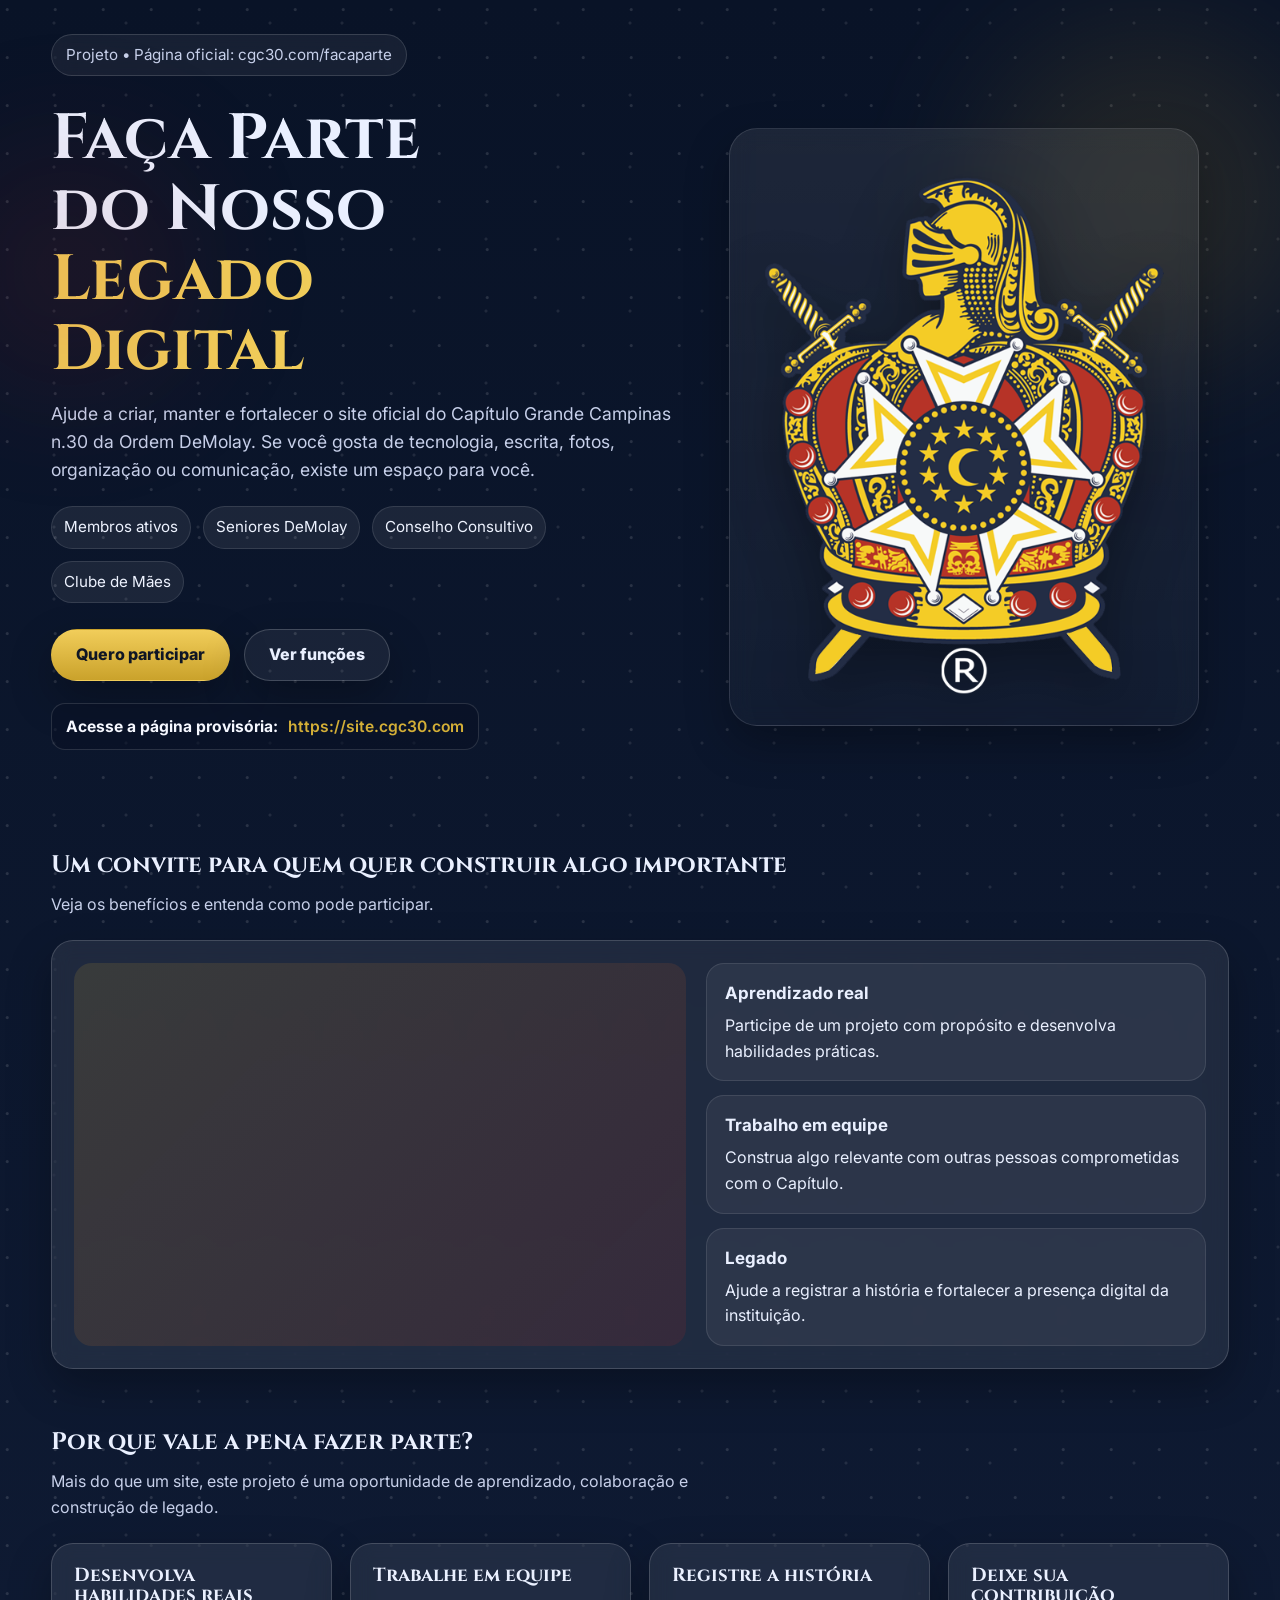
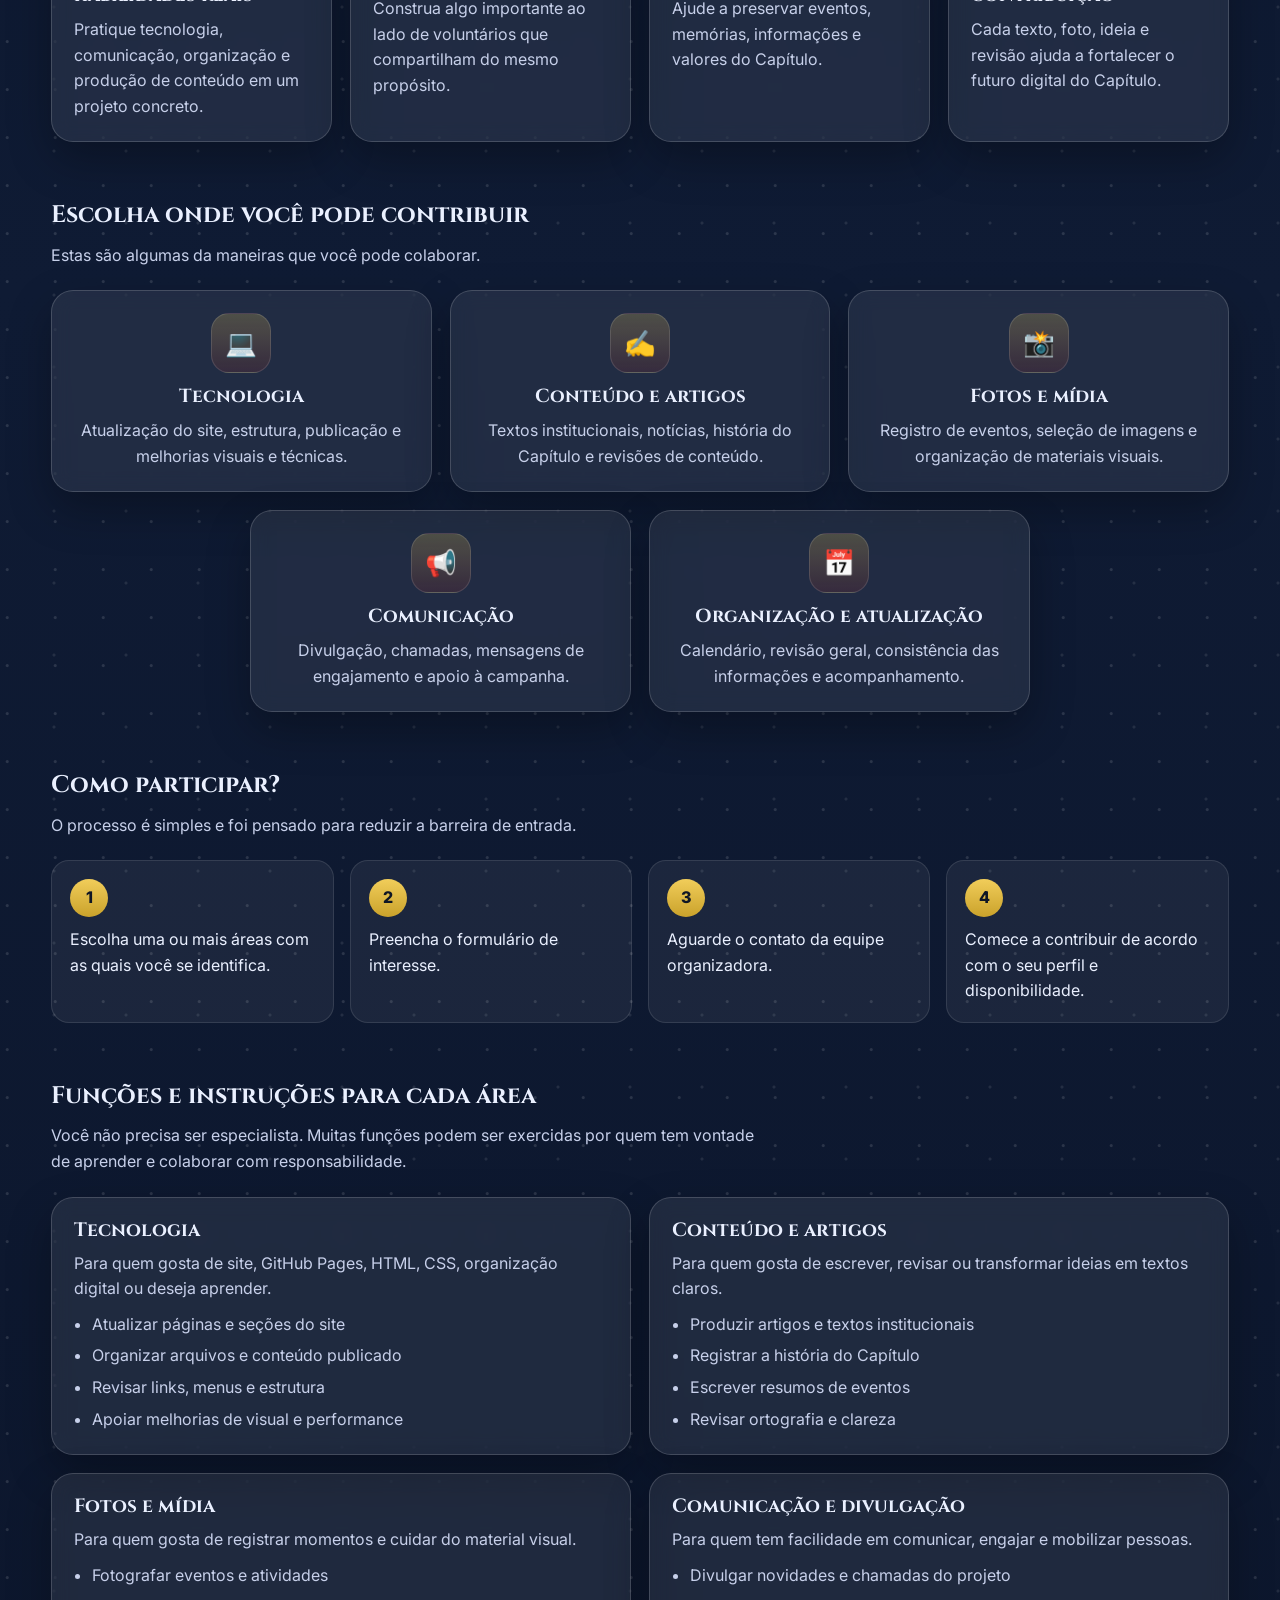
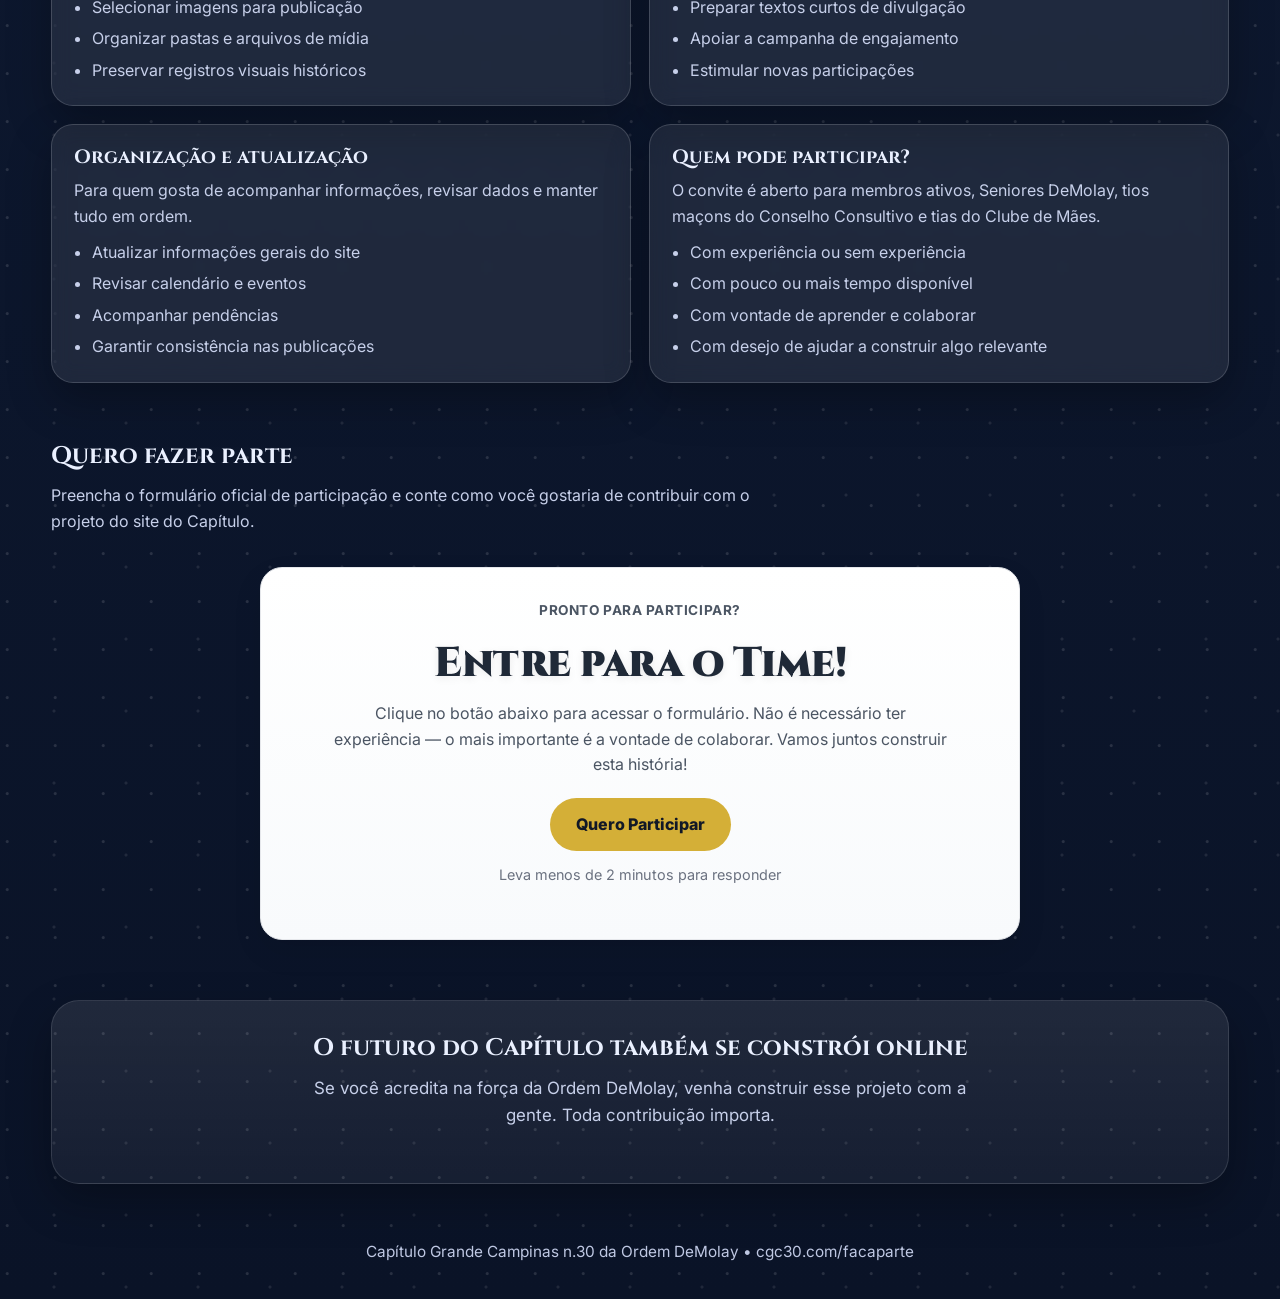
==== facaparte/index.html @ 3b6dd18a "Campanha Faca Parte" ====
<!DOCTYPE html>
<html lang="pt-BR">
<head>
  <meta charset="UTF-8" />
  <meta name="viewport" content="width=device-width, initial-scale=1.0" />
  <title>Faça Parte | Capítulo Grande Campinas n.30</title>
  <meta name="description" content="Campanha de voluntariado para criação e manutenção do site do Capítulo Grande Campinas n.30 da Ordem DeMolay." />
  <meta property="og:title" content="Faça Parte do Nosso Legado Digital" />
  <meta property="og:description" content="Ajude a construir e manter o site oficial do Capítulo Grande Campinas n.30." />
  <meta property="og:type" content="website" />
  <meta property="og:url" content="https://cgc30.com/facaparte" />
  <link rel="icon" type="image/x-icon" href="/assets/favicon.ico">
  <link rel="icon" type="image/png" sizes="32x32" href="/assets/favicon-32.png">
  <link rel="icon" type="image/png" sizes="16x16" href="/assets/favicon-16.png">
  <link rel="apple-touch-icon" sizes="180x180" href="/assets/apple-touch-icon.png">
  <link rel="preconnect" href="https://fonts.googleapis.com">
  <link rel="preconnect" href="https://fonts.gstatic.com" crossorigin>
  <link href="https://fonts.googleapis.com/css2?family=Cinzel:wght@600;700&family=Inter:wght@400;500;700;800&display=swap" rel="stylesheet">
  <style>
    :root {
      --bg-1: #091327;
      --bg-2: #0f1b34;
      --primary: #caa22b;
      --primary-2: #f1cd5a;
      --red: #b3261e;
      --red-2: #d63a2f;
      --ink: #eaf0ff;
      --muted: #c7d0ea;
      --card: rgba(255,255,255,0.08);
      --card-border: rgba(255,255,255,0.16);
      --shadow: 0 18px 44px rgba(0,0,0,.28);
      --max: 1180px;
      --radius: 22px;
    }

    * { box-sizing: border-box; }
    html { scroll-behavior: smooth; }
    body {
      margin: 0;
      font-family: 'Inter', sans-serif;
      color: var(--ink);
      background:
        radial-gradient(circle at 15% 20%, rgba(255,255,255,0.12) 0 1px, transparent 2px) 0 0/48px 48px,
        radial-gradient(circle at 75% 32%, rgba(255,255,255,0.09) 0 1px, transparent 2px) 0 0/72px 72px,
        linear-gradient(180deg, var(--bg-1), var(--bg-2) 42%, #0a1327 100%);
      line-height: 1.6;
    }

    a { color: inherit; }
    img { max-width: 100%; display: block; }

    .container {
      width: min(92%, var(--max));
      margin: 0 auto;
    }

    .eyebrow {
      display: inline-flex;
      align-items: center;
      gap: 10px;
      padding: 8px 14px;
      border: 1px solid rgba(255,255,255,.14);
      border-radius: 999px;
      background: rgba(255,255,255,.06);
      color: var(--muted);
      font-size: .95rem;
      backdrop-filter: blur(10px);
    }

    .hero {
      position: relative;
      overflow: hidden;
      padding: 34px 0 68px;
    }

    .hero::before,
    .hero::after {
      content: "";
      position: absolute;
      inset: auto;
      border-radius: 999px;
      filter: blur(70px);
      opacity: .38;
      pointer-events: none;
    }

    .hero::before {
      width: 340px; height: 340px;
      right: -40px; top: 30px;
      background: rgba(202,162,43,.35);
    }

    .hero::after {
      width: 260px; height: 260px;
      left: -60px; top: 140px;
      background: rgba(182,38,30,.28);
    }

    .hero-grid {
      display: grid;
      grid-template-columns: 1.08fr .92fr;
      gap: 28px;
      align-items: center;
      margin-top: 28px;
    }

    h1, h2, h3 {
      font-family: 'Cinzel', serif;
      line-height: 1.1;
      margin: 0 0 14px;
    }

    h1 {
      font-size: clamp(2.3rem, 5vw, 4.5rem);
      max-width: 10ch;
      text-wrap: balance;
    }

    .highlight { color: var(--primary-2); }

    .hero p.lead {
      max-width: 62ch;
      color: var(--muted);
      font-size: 1.1rem;
      margin: 0 0 22px;
    }

    .hero-badges {
      display: flex;
      flex-wrap: wrap;
      gap: 12px;
      margin: 16px 0 26px;
    }

    .badge {
      padding: 8px 12px;
      border-radius: 999px;
      background: rgba(255,255,255,.07);
      border: 1px solid rgba(255,255,255,.11);
      color: #eef3ff;
      font-size: .95rem;
    }

    .cta-group {
      display: flex;
      flex-wrap: wrap;
      gap: 14px;
      margin-top: 6px;
    }

    .btn {
      display: inline-flex;
      align-items: center;
      justify-content: center;
      gap: 10px;
      min-height: 52px;
      padding: 0 24px;
      border-radius: 999px;
      text-decoration: none;
      font-weight: 800;
      border: 1px solid transparent;
      transition: transform .18s ease, box-shadow .18s ease, border-color .18s ease, background .18s ease;
      box-shadow: var(--shadow);
    }

    .btn:hover { transform: translateY(-2px); }

    .btn-primary {
      background: linear-gradient(180deg, var(--primary-2), var(--primary));
      color: #0f1625;
    }

    .btn-secondary {
      background: rgba(255,255,255,.06);
      color: var(--ink);
      border-color: rgba(255,255,255,.18);
    }

    .hero-art {
      position: relative;
      display: grid;
      place-items: center;
      min-height: 420px;
    }

    .hero-logo-shell {
      width: min(100%, 470px);
      padding: 18px;
      border-radius: 28px;
      background: linear-gradient(180deg, rgba(255,255,255,.08), rgba(255,255,255,.03));
      border: 1px solid rgba(255,255,255,.12);
      box-shadow: var(--shadow);
      backdrop-filter: blur(10px);
    }

    .hero-logo {
      width: 100%;
      max-height: 560px;
      object-fit: contain;
      filter: drop-shadow(0 22px 30px rgba(0,0,0,.35));
    }

    .url-banner {
      margin-top: 22px;
      display: inline-flex;
      align-items: center;
      gap: 10px;
      padding: 10px 14px;
      border-radius: 14px;
      background: rgba(10,18,38,.55);
      border: 1px solid rgba(255,255,255,.13);
      color: #f6f8ff;
      font-size: .98rem;
      word-break: break-word;
    }

    .url-banner a {
      color: #D4AF37;
      font-weight: 600;
      text-decoration: none;
    }

    .url-banner a:hover {
      text-decoration: underline;
    }

    section {
      padding: 34px 0 26px;
    }

    .section-head {
      margin-bottom: 22px;
    }

    .section-head p {
      color: var(--muted);
      max-width: 72ch;
      margin: 0;
    }

    .video-card,
    .card,
    .form-shell,
    .role-card {
      border-radius: var(--radius);
      background: var(--card);
      border: 1px solid var(--card-border);
      backdrop-filter: blur(10px);
      box-shadow: var(--shadow);
    }

    .video-card {
      padding: 22px;
      display: grid;
      grid-template-columns: 1.1fr .9fr;
      gap: 20px;
      align-items: stretch;
    }

    .video-frame {
      position: relative;
      overflow: hidden;
      border-radius: 18px;
      background: linear-gradient(135deg, rgba(202,162,43,.15), rgba(182,38,30,.14));
      min-height: 260px;
      display: grid;
      place-items: center;
      text-align: center;
      padding: 28px;
    }

    .video-frame strong {
      font-size: 1.3rem;
      display: block;
      margin-bottom: 8px;
    }

    .video-side {
      display: grid;
      gap: 14px;
      align-content: start;
    }

    .video-wrapper {
      position: relative;
      width: 100%;
      padding-bottom: 56.25%; /* 16:9 */
      border-radius: 16px;
      overflow: hidden;
    }

    .video-wrapper iframe {
      position: absolute;
      top: 0;
      left: 0;
      width: 100%;
      height: 100%;
      border: 0;
    }

    .mini-card {
      padding: 16px 18px;
      border-radius: 18px;
      background: rgba(255,255,255,.06);
      border: 1px solid rgba(255,255,255,.1);
    }

    .mini-card strong {
      display: block;
      margin-bottom: 6px;
      font-size: 1.06rem;
    }

    .benefits-grid {
      display: grid;
      grid-template-columns: repeat(4, minmax(0, 1fr));
      gap: 18px;
      margin-top: 16px;
    }

    .card {
      padding: 22px;
    }

    .card h3 {
      font-size: 1.18rem;
      margin-bottom: 10px;
    }

    .card p {
      margin: 0;
      color: var(--muted);
    }

    .areas-grid {
      display: grid;
      grid-template-columns: repeat(6, minmax(0, 1fr));
      gap: 18px;
      align-items: stretch;
      margin-top: 18px;
    }

    .areas-grid .area-card {
      grid-column: span 2;
      min-height: 190px;
      text-align: center;
      display: grid;
      align-content: start;
      justify-items: center;
    }

    .areas-grid .area-card:nth-child(4) {
      grid-column: 2 / span 2;
    }

    .areas-grid .area-card:nth-child(5) {
      grid-column: 4 / span 2;
    }

    .area-icon {
      width: 60px;
      height: 60px;
      display: grid;
      place-items: center;
      border-radius: 18px;
      margin-bottom: 14px;
      background: linear-gradient(180deg, rgba(241,205,90,.22), rgba(182,38,30,.14));
      border: 1px solid rgba(255,255,255,.12);
      font-size: 1.6rem;
    }

    .steps {
      display: grid;
      grid-template-columns: repeat(4, minmax(0, 1fr));
      gap: 16px;
    }

    .step {
      padding: 18px;
      border-radius: 18px;
      background: rgba(255,255,255,.06);
      border: 1px solid rgba(255,255,255,.11);
    }

    .step-number {
      width: 38px;
      height: 38px;
      border-radius: 50%;
      display: grid;
      place-items: center;
      margin-bottom: 10px;
      background: linear-gradient(180deg, var(--primary-2), var(--primary));
      color: #0f1625;
      font-weight: 800;
    }

    .roles-grid {
      display: grid;
      grid-template-columns: repeat(2, minmax(0, 1fr));
      gap: 18px;
      margin-top: 18px;
    }

    .role-card { padding: 22px; }
    .role-card h3 { font-size: 1.2rem; margin-bottom: 10px; }
    .role-card p { color: var(--muted); margin: 0 0 10px; }
    .role-card ul {
      margin: 0;
      padding-left: 18px;
      color: var(--muted);
    }
    .role-card li + li { margin-top: 6px; }

    .form-shell {
      padding: 20px;
      overflow: hidden;
    }

    .form-note {
      color: var(--muted);
      margin: 0 0 14px;
    }

    .form-embed {
      width: 100%;
      min-height: 1180px;
      border: 0;
      border-radius: 18px;
      background: #fff;
    }

    .apply-box {
      max-width: 760px;
      margin: 32px auto 0;
      padding: 32px 24px;
      text-align: center;
      background: linear-gradient(180deg, #ffffff, #f8fafc);
      border: 1px solid #e5e7eb;
      border-radius: 22px;
      box-shadow: 0 12px 30px rgba(0,0,0,.08);
    }

    .apply-label {
      margin: 0 0 8px;
      font-weight: 700;
      color: #B22222;
      text-transform: uppercase;
      letter-spacing: .04em;
      font-size: .85rem;
    }

    .apply-box h3 {
      color: #1F2937;
      font-weight: 2000;
      letter-spacing: -0.5px;
    }

    .apply-box p {
      margin: 0 auto 20px;
      max-width: 620px;
      color: #4b5563;
    }

    .apply-btn {
      display: inline-block;
      padding: 14px 26px;
      border-radius: 999px;
      background: #D4AF37;
      color: #111827;
      font-weight: 800;
      text-decoration: none;
      transition: all .2s ease;
    }

    .apply-btn:hover {
      transform: translateY(-2px);
      box-shadow: 0 10px 20px rgba(0,0,0,.15);
    }

    .apply-title {
      font-size: 2.6rem;
      font-weight: 900;
      color: #0B1F3A;
      margin: 10px 0 14px;
      letter-spacing: -0.5px;
      text-shadow: 0 2px 8px rgba(0,0,0,0.08);
    }

    .closing {
      text-align: center;
      padding-bottom: 56px;
    }

    .closing-inner {
      border-radius: 28px;
      padding: 34px 24px;
      background: linear-gradient(180deg, rgba(255,255,255,.09), rgba(255,255,255,.05));
      border: 1px solid rgba(255,255,255,.12);
      box-shadow: var(--shadow);
    }

    .closing p {
      color: var(--muted);
      max-width: 60ch;
      margin: 0 auto 20px;
      font-size: 1.06rem;
    }

    footer {
      padding: 0 0 34px;
      color: #bfc8e3;
      text-align: center;
      font-size: .96rem;
    }

    @media (max-width: 1080px) {
      .benefits-grid { grid-template-columns: repeat(2, minmax(0, 1fr)); }
      .steps { grid-template-columns: repeat(2, minmax(0, 1fr)); }
      .roles-grid { grid-template-columns: 1fr; }
    }

    @media (max-width: 920px) {
      .hero-grid,
      .video-card {
        grid-template-columns: 1fr;
      }
      .hero-art {
        order: -1;
        min-height: auto;
      }
    }

    @media (max-width: 760px) {
      .areas-grid {
        grid-template-columns: 1fr;
      }

      .areas-grid .area-card,
      .areas-grid .area-card:nth-child(4),
      .areas-grid .area-card:nth-child(5) {
        grid-column: auto;
      }

      .benefits-grid,
      .steps {
        grid-template-columns: 1fr;
      }

      .hero {
        padding-top: 24px;
      }

      .form-embed {
        min-height: 1320px;
      }
    }
  </style>
</head>
<body>
  <header class="hero">
    <div class="container">
      <div class="eyebrow">Projeto • Página oficial: cgc30.com/facaparte</div>

      <div class="hero-grid">
        <div>
          <h1>Faça Parte do Nosso <span class="highlight">Legado Digital</span></h1>
          <p class="lead">
            Ajude a criar, manter e fortalecer o site oficial do Capítulo Grande Campinas n.30 da Ordem DeMolay.
            Se você gosta de tecnologia, escrita, fotos, organização ou comunicação, existe um espaço para você.
          </p>

          <div class="hero-badges">
            <span class="badge">Membros ativos</span>
            <span class="badge">Seniores DeMolay</span>
            <span class="badge">Conselho Consultivo</span>
            <span class="badge">Clube de Mães</span>
          </div>

          <div class="cta-group">
            <a class="btn btn-primary" href="#formulario">Quero participar</a>
            <a class="btn btn-secondary" href="#funcoes">Ver funções</a>
          </div>

          <div class="url-banner">
            <strong>Acesse a página provisória:</strong> <a href="https://site.cgc30.com" target="_blank" rel="noopener noreferrer"> https://site.cgc30.com
</a>
          </div>
        </div>

        <div class="hero-art">
          <div class="hero-logo-shell">
            <img class="hero-logo" src="assets/demolay-logo.png" alt="Emblema da Ordem DeMolay">
          </div>
        </div>
      </div>
    </div>
  </header>

  <main>
    <section aria-labelledby="video-title">
      <div class="container">
        <div class="section-head">
          <h2 id="video-title">Um convite para quem quer construir algo importante</h2>
          <p>
            Veja os benefícios e entenda como pode participar.
          </p>
        </div>

        <div class="video-card">
          <div class="video-frame"> <!-- Temos um recado para você! Assista este vídeo. -->
            <div class="video-wrapper">
              <iframe 
                src="https://www.youtube.com/embed/8f4-rFJrrUo"
                title="Vídeo de convite - Faça Parte"
                allow="accelerometer; autoplay; clipboard-write; encrypted-media; gyroscope; picture-in-picture"
                allowfullscreen>
              </iframe>
            </div>
          </div>
          <div class="video-side">
            <div class="mini-card">
              <strong>Aprendizado real</strong>
              Participe de um projeto com propósito e desenvolva habilidades práticas.
            </div>
            <div class="mini-card">
              <strong>Trabalho em equipe</strong>
              Construa algo relevante com outras pessoas comprometidas com o Capítulo.
            </div>
            <div class="mini-card">
              <strong>Legado</strong>
              Ajude a registrar a história e fortalecer a presença digital da instituição.
            </div>
          </div>
        </div>
      </div>
    </section>

    <section aria-labelledby="beneficios-title">
      <div class="container">
        <div class="section-head">
          <h2 id="beneficios-title">Por que vale a pena fazer parte?</h2>
          <p>Mais do que um site, este projeto é uma oportunidade de aprendizado, colaboração e construção de legado.</p>
        </div>

        <div class="benefits-grid">
          <article class="card">
            <h3>Desenvolva habilidades reais</h3>
            <p>Pratique tecnologia, comunicação, organização e produção de conteúdo em um projeto concreto.</p>
          </article>
          <article class="card">
            <h3>Trabalhe em equipe</h3>
            <p>Construa algo importante ao lado de voluntários que compartilham do mesmo propósito.</p>
          </article>
          <article class="card">
            <h3>Registre a história</h3>
            <p>Ajude a preservar eventos, memórias, informações e valores do Capítulo.</p>
          </article>
          <article class="card">
            <h3>Deixe sua contribuição</h3>
            <p>Cada texto, foto, ideia e revisão ajuda a fortalecer o futuro digital do Capítulo.</p>
          </article>
        </div>
      </div>
    </section>

    <section aria-labelledby="areas-title">
      <div class="container">
        <div class="section-head">
          <h2 id="areas-title">Escolha onde você pode contribuir</h2>
          <p>Estas são algumas da maneiras que você pode colaborar.</p>
        </div>

        <div class="areas-grid">
          <article class="card area-card">
            <div class="area-icon">💻</div>
            <h3>Tecnologia</h3>
            <p>Atualização do site, estrutura, publicação e melhorias visuais e técnicas.</p>
          </article>

          <article class="card area-card">
            <div class="area-icon">✍️</div>
            <h3>Conteúdo e artigos</h3>
            <p>Textos institucionais, notícias, história do Capítulo e revisões de conteúdo.</p>
          </article>

          <article class="card area-card">
            <div class="area-icon">📸</div>
            <h3>Fotos e mídia</h3>
            <p>Registro de eventos, seleção de imagens e organização de materiais visuais.</p>
          </article>

          <article class="card area-card">
            <div class="area-icon">📢</div>
            <h3>Comunicação</h3>
            <p>Divulgação, chamadas, mensagens de engajamento e apoio à campanha.</p>
          </article>

          <article class="card area-card">
            <div class="area-icon">📅</div>
            <h3>Organização e atualização</h3>
            <p>Calendário, revisão geral, consistência das informações e acompanhamento.</p>
          </article>
        </div>
      </div>
    </section>

    <section aria-labelledby="como-title">
      <div class="container">
        <div class="section-head">
          <h2 id="como-title">Como participar?</h2>
          <p>O processo é simples e foi pensado para reduzir a barreira de entrada.</p>
        </div>

        <div class="steps">
          <div class="step">
            <div class="step-number">1</div>
            Escolha uma ou mais áreas com as quais você se identifica.
          </div>
          <div class="step">
            <div class="step-number">2</div>
            Preencha o formulário de interesse.
          </div>
          <div class="step">
            <div class="step-number">3</div>
            Aguarde o contato da equipe organizadora.
          </div>
          <div class="step">
            <div class="step-number">4</div>
            Comece a contribuir de acordo com o seu perfil e disponibilidade.
          </div>
        </div>
      </div>
    </section>

    <section id="funcoes" aria-labelledby="funcoes-title">
      <div class="container">
        <div class="section-head">
          <h2 id="funcoes-title">Funções e instruções para cada área</h2>
          <p>Você não precisa ser especialista. Muitas funções podem ser exercidas por quem tem vontade de aprender e colaborar com responsabilidade.</p>
        </div>

        <div class="roles-grid">
          <article class="role-card">
            <h3>Tecnologia</h3>
            <p>Para quem gosta de site, GitHub Pages, HTML, CSS, organização digital ou deseja aprender.</p>
            <ul>
              <li>Atualizar páginas e seções do site</li>
              <li>Organizar arquivos e conteúdo publicado</li>
              <li>Revisar links, menus e estrutura</li>
              <li>Apoiar melhorias de visual e performance</li>
            </ul>
          </article>

          <article class="role-card">
            <h3>Conteúdo e artigos</h3>
            <p>Para quem gosta de escrever, revisar ou transformar ideias em textos claros.</p>
            <ul>
              <li>Produzir artigos e textos institucionais</li>
              <li>Registrar a história do Capítulo</li>
              <li>Escrever resumos de eventos</li>
              <li>Revisar ortografia e clareza</li>
            </ul>
          </article>

          <article class="role-card">
            <h3>Fotos e mídia</h3>
            <p>Para quem gosta de registrar momentos e cuidar do material visual.</p>
            <ul>
              <li>Fotografar eventos e atividades</li>
              <li>Selecionar imagens para publicação</li>
              <li>Organizar pastas e arquivos de mídia</li>
              <li>Preservar registros visuais históricos</li>
            </ul>
          </article>

          <article class="role-card">
            <h3>Comunicação e divulgação</h3>
            <p>Para quem tem facilidade em comunicar, engajar e mobilizar pessoas.</p>
            <ul>
              <li>Divulgar novidades e chamadas do projeto</li>
              <li>Preparar textos curtos de divulgação</li>
              <li>Apoiar a campanha de engajamento</li>
              <li>Estimular novas participações</li>
            </ul>
          </article>

          <article class="role-card">
            <h3>Organização e atualização</h3>
            <p>Para quem gosta de acompanhar informações, revisar dados e manter tudo em ordem.</p>
            <ul>
              <li>Atualizar informações gerais do site</li>
              <li>Revisar calendário e eventos</li>
              <li>Acompanhar pendências</li>
              <li>Garantir consistência nas publicações</li>
            </ul>
          </article>

          <article class="role-card">
            <h3>Quem pode participar?</h3>
            <p>O convite é aberto para membros ativos, Seniores DeMolay, tios maçons do Conselho Consultivo e tias do Clube de Mães.</p>
            <ul>
              <li>Com experiência ou sem experiência</li>
              <li>Com pouco ou mais tempo disponível</li>
              <li>Com vontade de aprender e colaborar</li>
              <li>Com desejo de ajudar a construir algo relevante</li>
            </ul>
          </article>
        </div>
      </div>
    </section>

    <section id="formulario" aria-labelledby="form-title">
      <div class="container">
        <div class="section-head">
          <h2 id="form-title">Quero fazer parte</h2>
          <p>
            Preencha o formulário oficial de participação e conte como você gostaria de contribuir 
            com o projeto do site do Capítulo.
          </p>
        </div>

        <div class="apply-box">
              <p class="apply-label">Pronto para participar?</p>

              <h3 class="apply-title">Entre para o Time!</h3>

              <p>
                Clique no botão abaixo para acessar o formulário. Não é necessário ter experiência — 
                o mais importante é a vontade de colaborar. Vamos juntos construir esta história!
              </p>

              <a 
                class="apply-btn"
                href="https://docs.google.com/forms/d/e/1FAIpQLSdBIK4czqZwBvPPe-VexmE5pmXW033V_QzFfoi9Scply1PP9Q/viewform"
                target="_blank"
                rel="noopener noreferrer">
                Quero Participar
              </a>

              <!-- 👇 AQUI -->
              <p style="font-size: 0.9rem; color:#6B7280; margin-top:12px;">
                Leva menos de 2 minutos para responder
              </p>
            </div>
      </div>
    </section>

    <section class="closing" aria-labelledby="closing-title">
      <div class="container">
        <div class="closing-inner">
          <h2 id="closing-title">O futuro do Capítulo também se constrói online</h2>
          <p>
            Se você acredita na força da Ordem DeMolay, venha construir esse projeto com a gente.
            Toda contribuição importa.
          </p>
          <!-- <a class="btn btn-primary" href="#formulario">Fazer parte agora</a> -->
        </div>
      </div>
    </section>
  </main>

  <footer>
    <div class="container">
      Capítulo Grande Campinas n.30 da Ordem DeMolay • cgc30.com/facaparte
    </div>
  </footer>
</body>
</html>
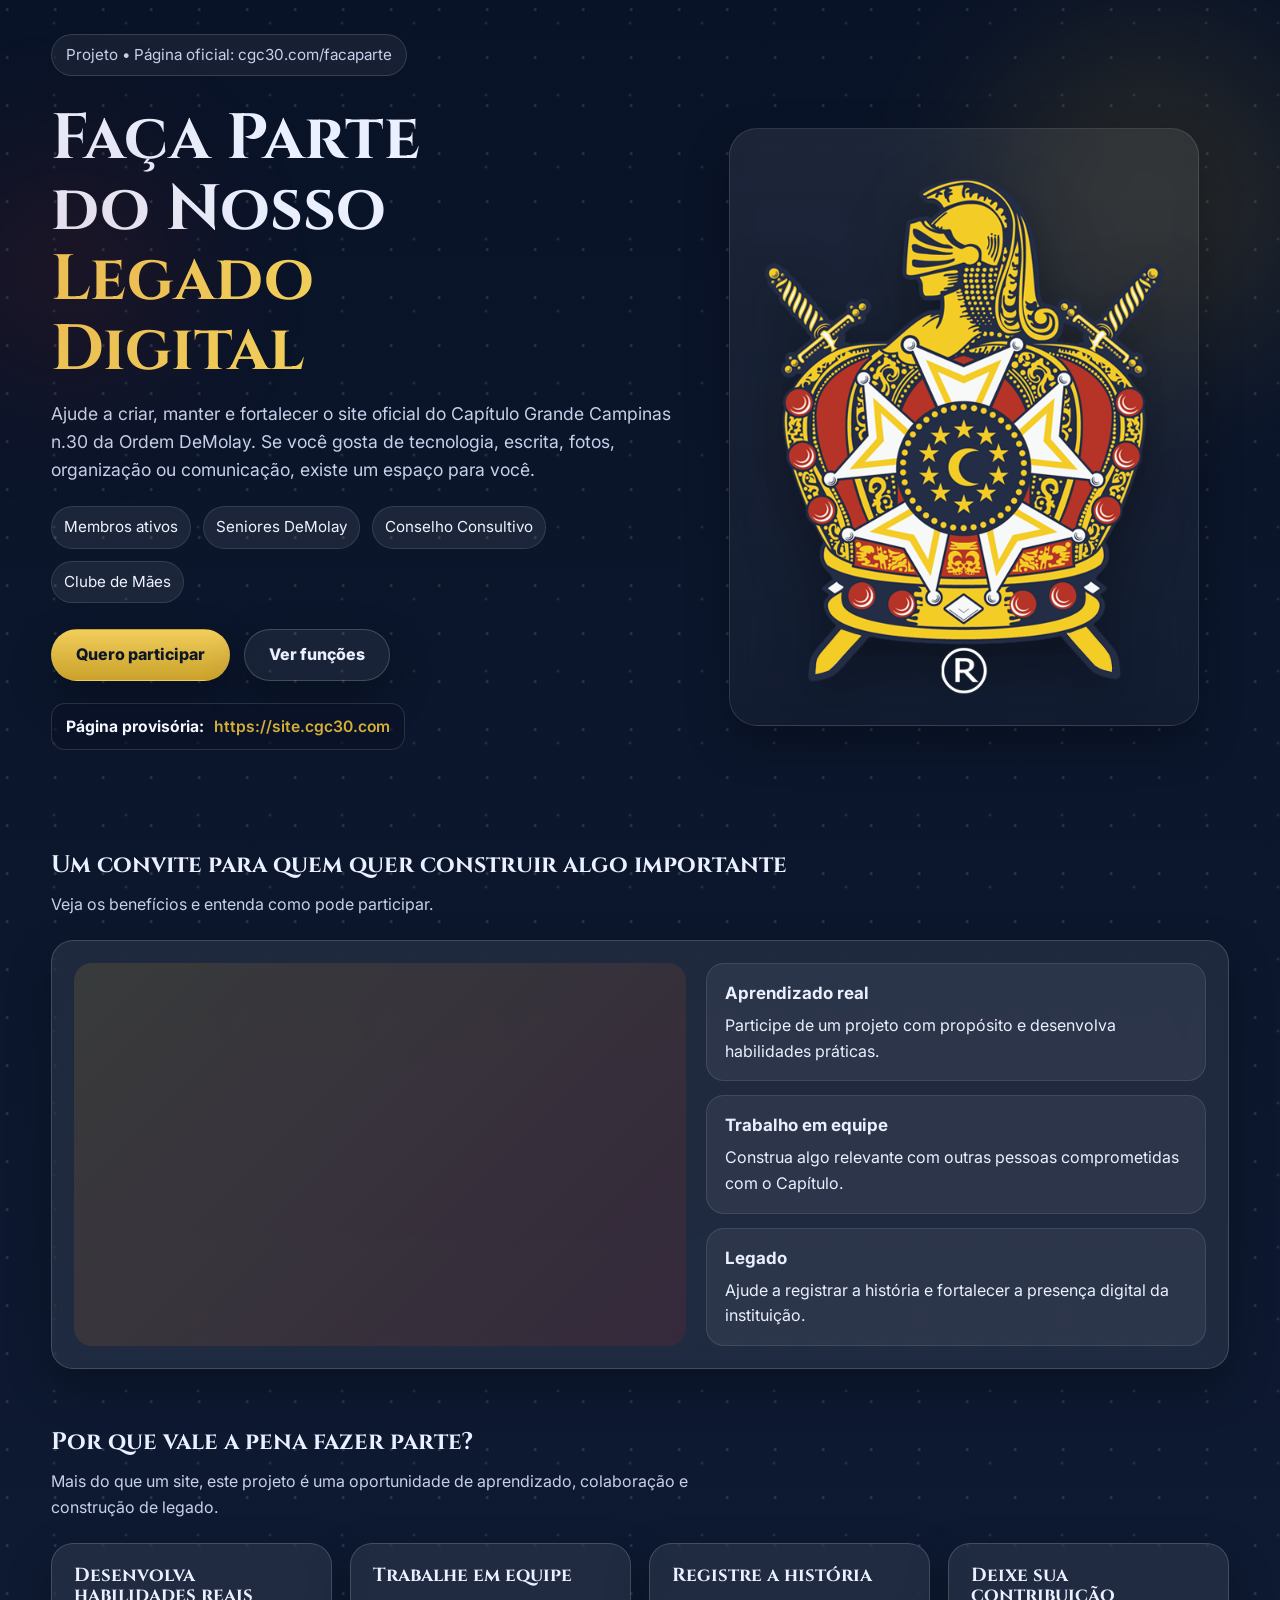
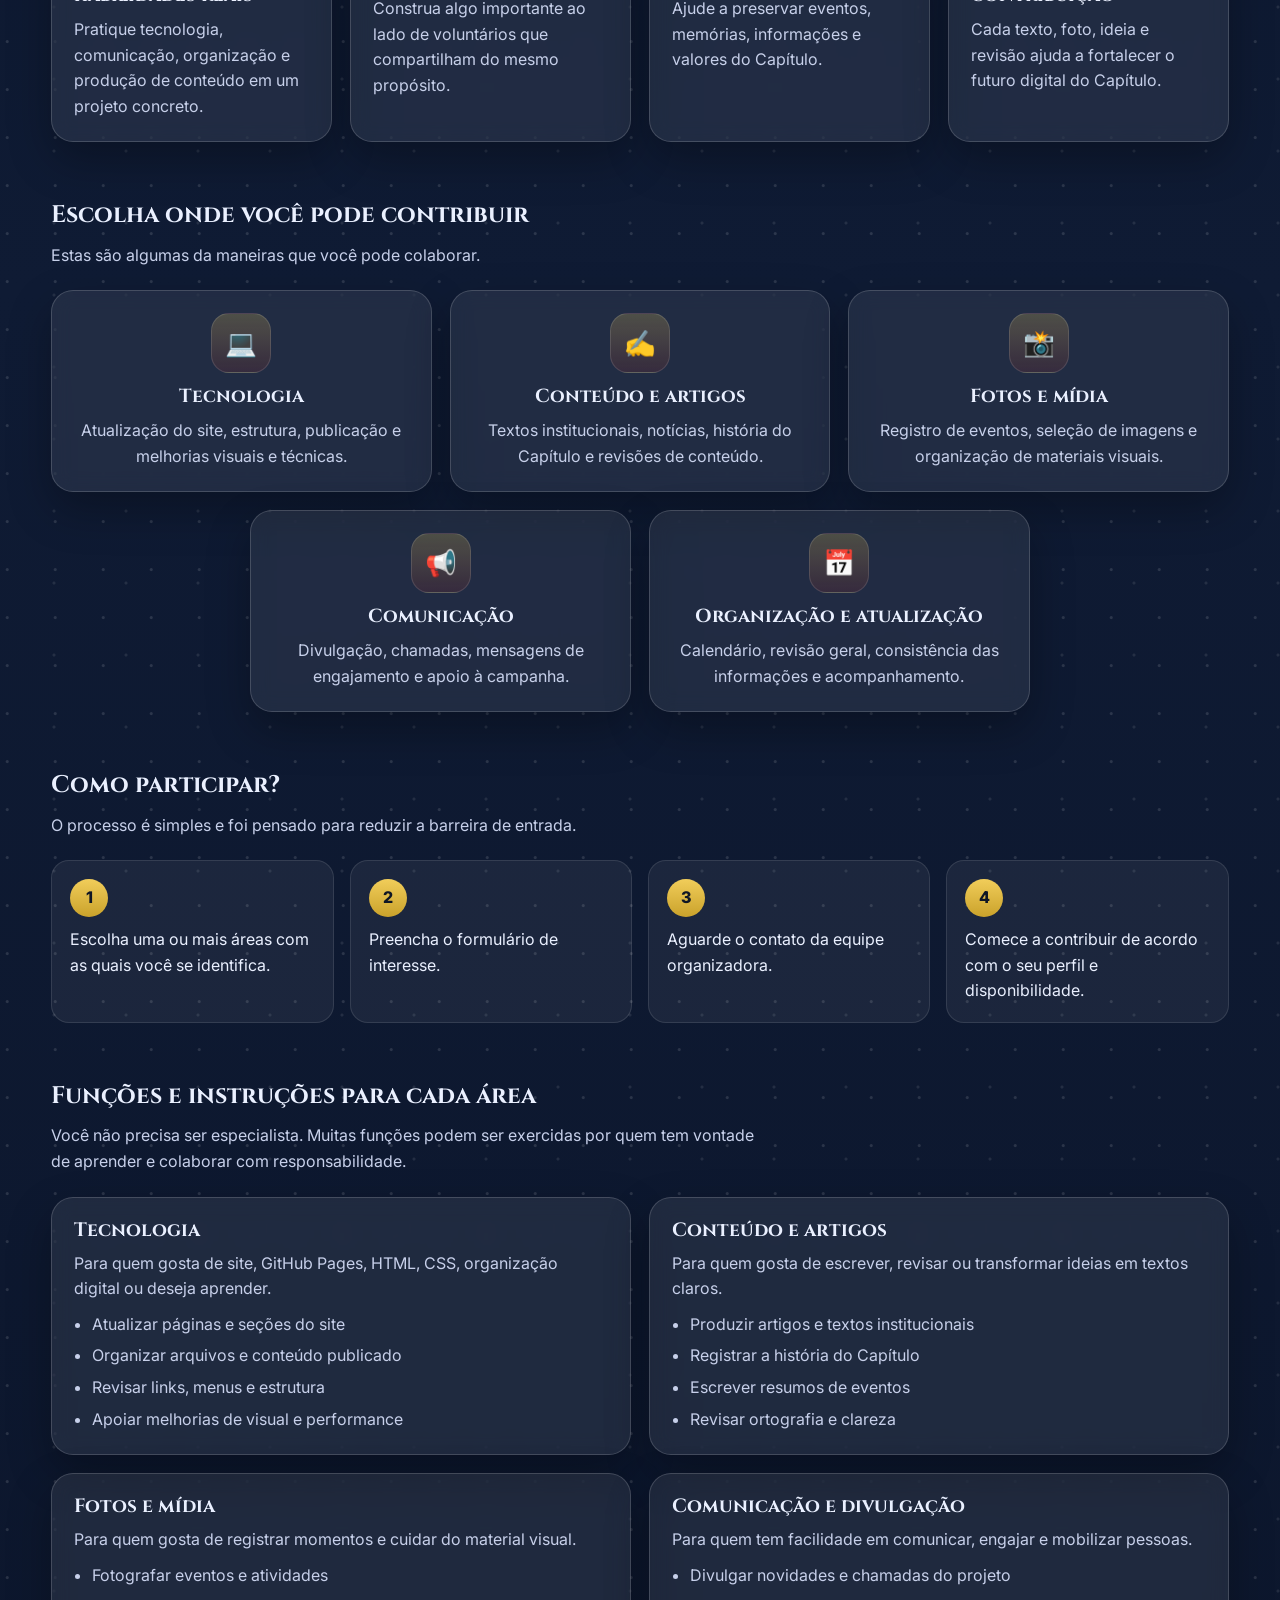
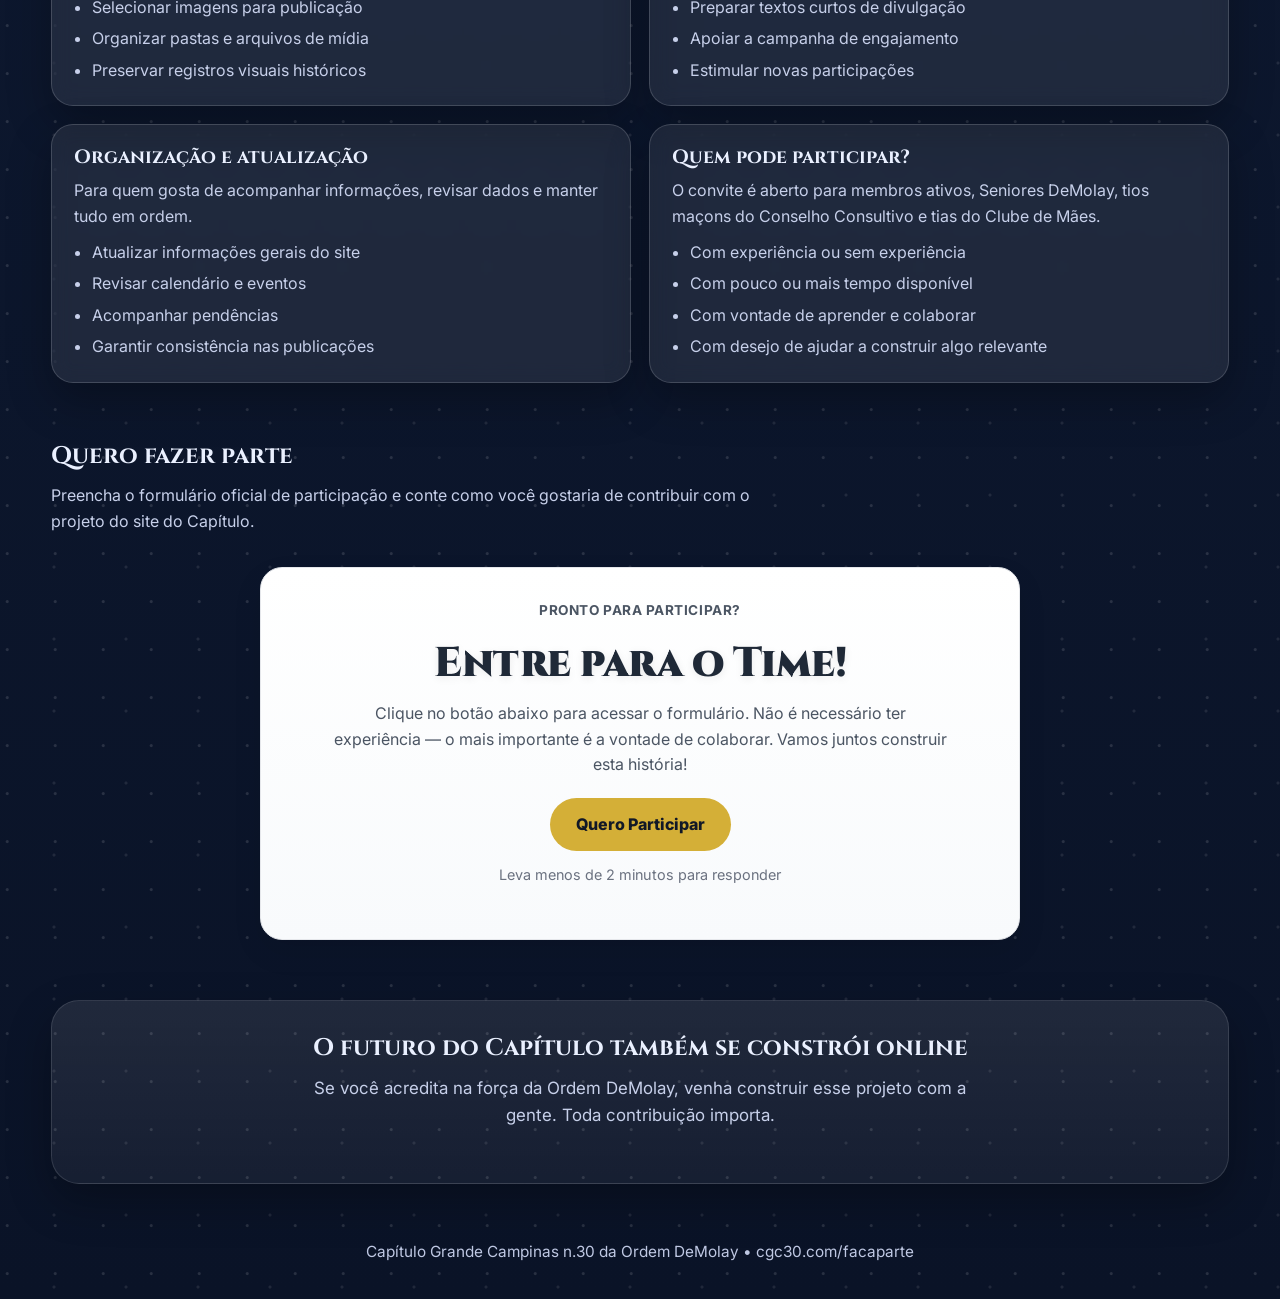
==== commit 3abcd089: "Landing Page Faca Parte Ajuste link site provisorio" ====
--- a/facaparte/index.html
+++ b/facaparte/index.html
@@ -582,7 +582,7 @@
           </div>
 
           <div class="url-banner">
-            <strong>Acesse a página provisória:</strong> <a href="https://site.cgc30.com" target="_blank" rel="noopener noreferrer"> https://site.cgc30.com
+            <strong>Página provisória:</strong> <a href="https://site.cgc30.com" target="_blank" rel="noopener noreferrer"> https://site.cgc30.com
 </a>
           </div>
         </div>
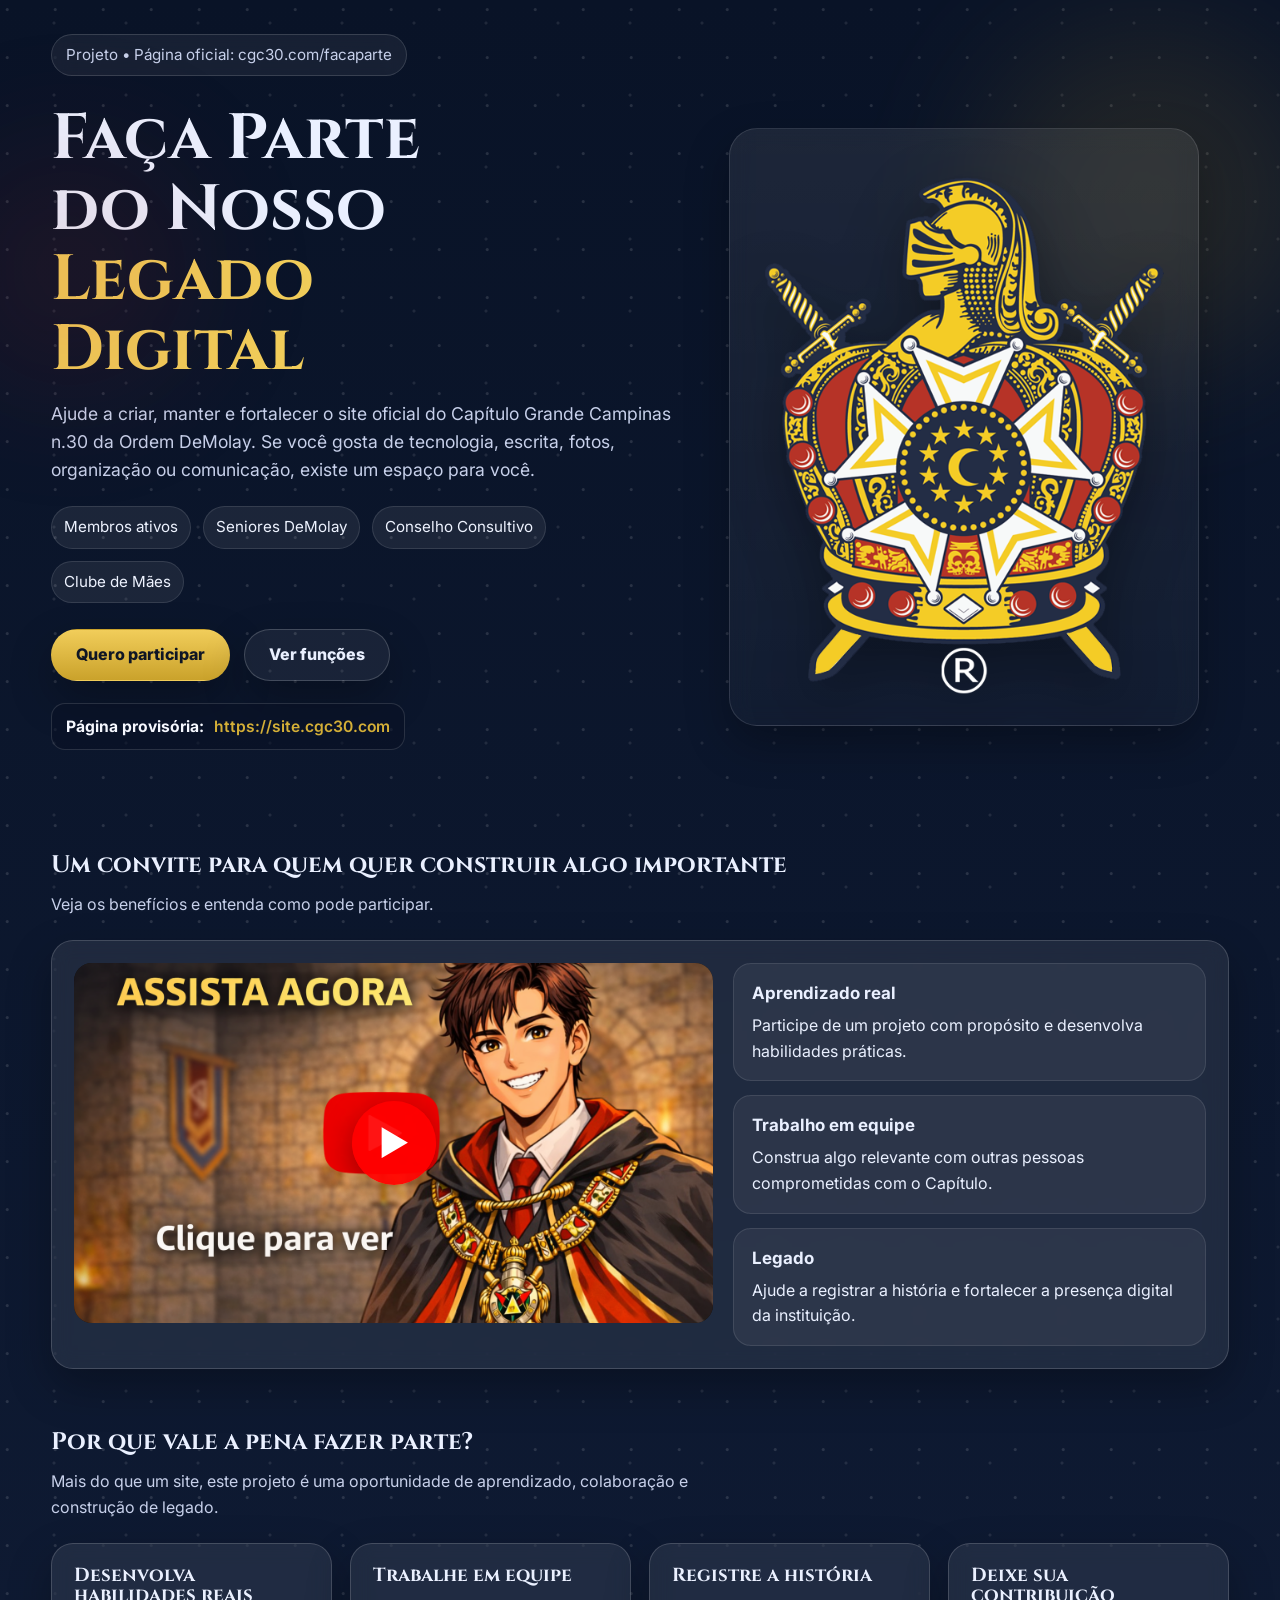
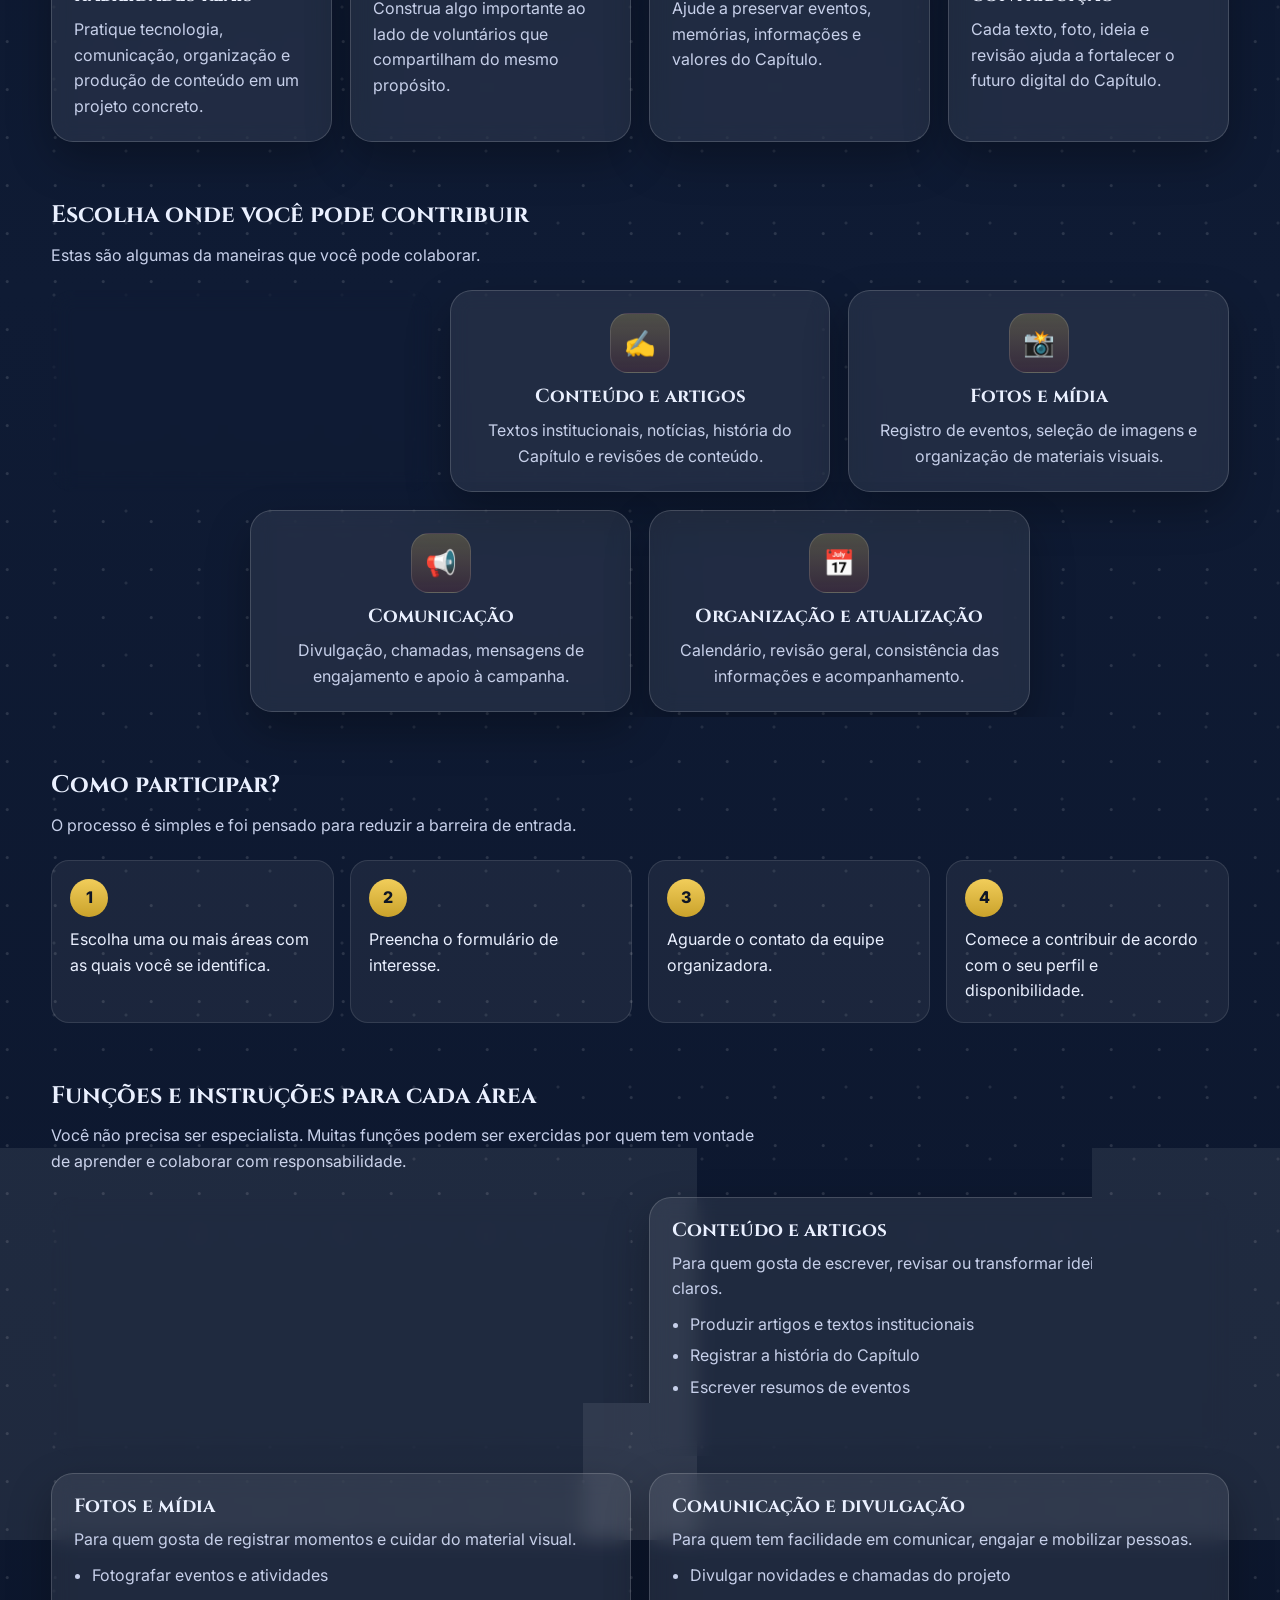
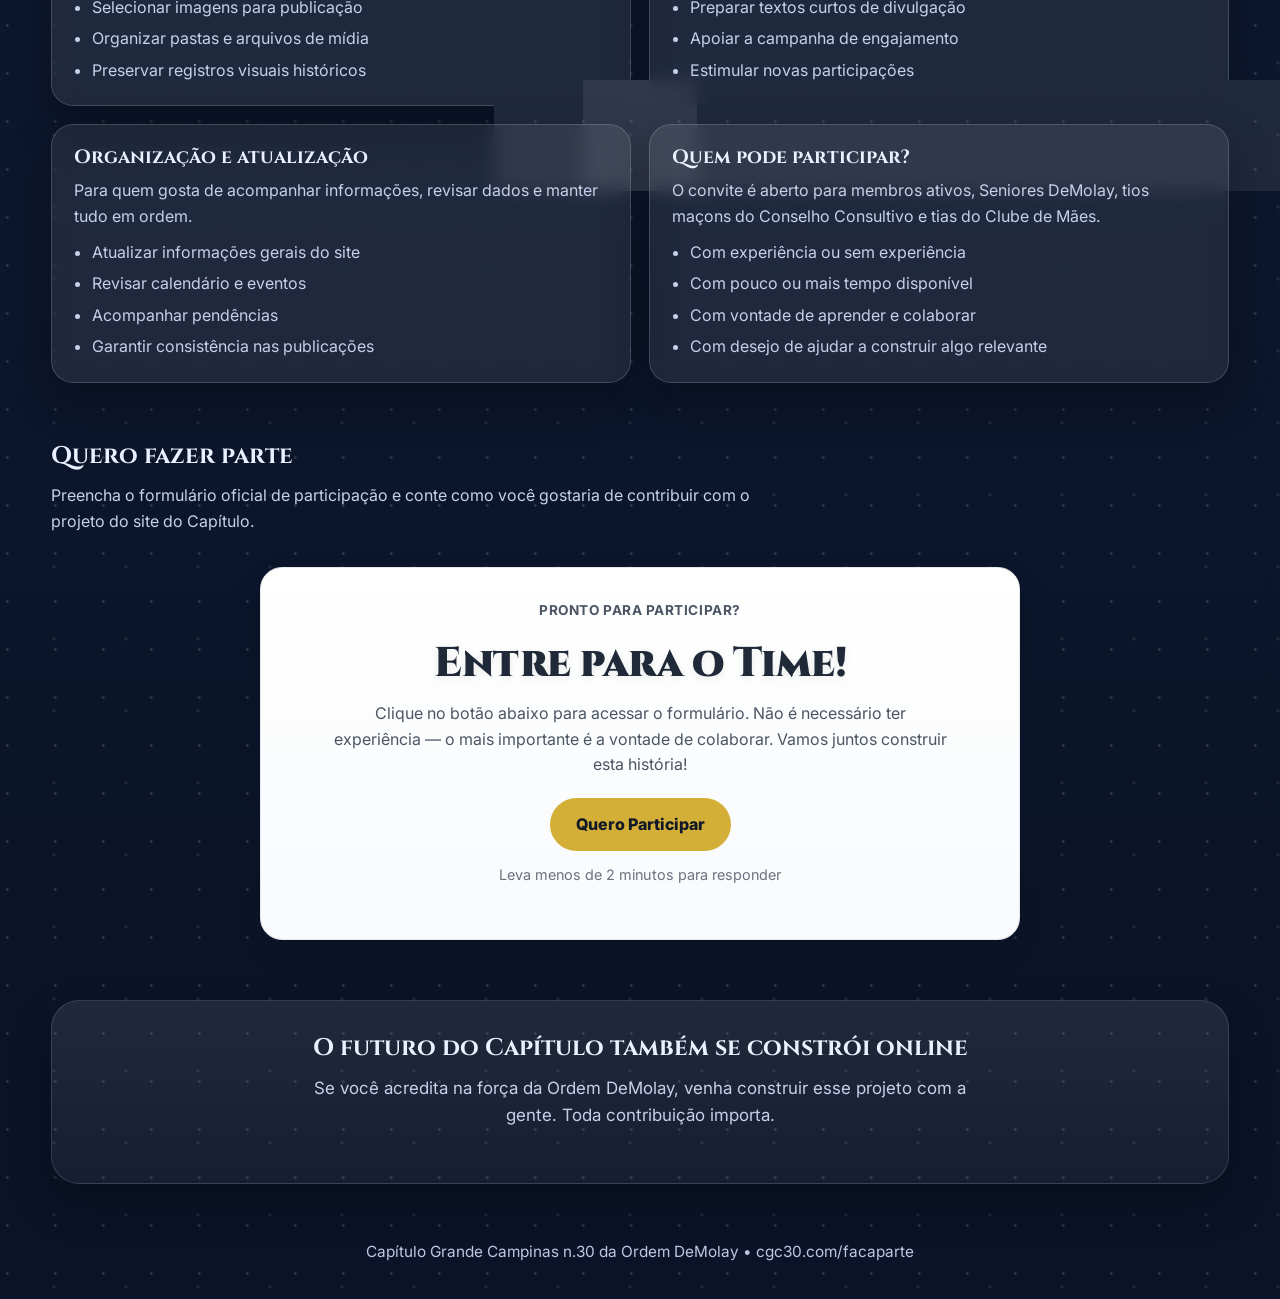
==== commit a01c60fd: "Ajustes thumbnail video" ====
--- a/facaparte/index.html
+++ b/facaparte/index.html
@@ -249,53 +249,10 @@
       box-shadow: var(--shadow);
     }
 
-    .video-card {
-      padding: 22px;
-      display: grid;
-      grid-template-columns: 1.1fr .9fr;
-      gap: 20px;
-      align-items: stretch;
-    }
-
-    .video-frame {
-      position: relative;
-      overflow: hidden;
-      border-radius: 18px;
-      background: linear-gradient(135deg, rgba(202,162,43,.15), rgba(182,38,30,.14));
-      min-height: 260px;
-      display: grid;
-      place-items: center;
-      text-align: center;
-      padding: 28px;
-    }
-
     .video-frame strong {
       font-size: 1.3rem;
       display: block;
       margin-bottom: 8px;
-    }
-
-    .video-side {
-      display: grid;
-      gap: 14px;
-      align-content: start;
-    }
-
-    .video-wrapper {
-      position: relative;
-      width: 100%;
-      padding-bottom: 56.25%; /* 16:9 */
-      border-radius: 16px;
-      overflow: hidden;
-    }
-
-    .video-wrapper iframe {
-      position: absolute;
-      top: 0;
-      left: 0;
-      width: 100%;
-      height: 100%;
-      border: 0;
     }
 
     .mini-card {
@@ -513,6 +470,79 @@
       font-size: .96rem;
     }
 
+    .video-card {
+      padding: 22px;
+      display: grid;
+      grid-template-columns: minmax(0, 1.15fr) minmax(320px, 0.85fr);
+      gap: 20px;
+      align-items: start;
+    }
+
+    .video-frame {
+      width: 100%;
+    }
+
+    .video-wrapper {
+      position: relative;
+      width: 100%;
+      aspect-ratio: 16 / 9;
+      border-radius: 18px;
+      overflow: hidden;
+      background: #000;
+      box-shadow: inset 0 0 0 1px rgba(255,255,255,.08);
+    }
+
+    .video-thumbnail {
+      all: unset;
+      position: absolute;
+      inset: 0;
+      display: block;
+      cursor: pointer;
+    }
+
+    .video-thumbnail img {
+      width: 100%;
+      height: 100%;
+      object-fit: cover;
+      display: block;
+    }
+
+    .play-button {
+      position: absolute;
+      top: 50%;
+      left: 50%;
+      transform: translate(-50%, -50%);
+      width: 84px;
+      height: 84px;
+      border-radius: 50%;
+      display: grid;
+      place-items: center;
+      background: rgba(255, 0, 0, 0.92);
+      color: #fff;
+      font-size: 34px;
+      box-shadow: 0 10px 30px rgba(0,0,0,.35);
+      transition: transform .2s ease;
+    }
+
+    .video-thumbnail:hover .play-button {
+      transform: translate(-50%, -50%) scale(1.08);
+    }
+
+    .video-wrapper iframe {
+      position: absolute;
+      inset: 0;
+      width: 100%;
+      height: 100%;
+      border: 0;
+      display: block;
+    }
+
+    .video-side {
+      display: grid;
+      gap: 14px;
+      align-content: start;
+    }
+    
     @media (max-width: 1080px) {
       .benefits-grid { grid-template-columns: repeat(2, minmax(0, 1fr)); }
       .steps { grid-template-columns: repeat(2, minmax(0, 1fr)); }
@@ -605,18 +635,17 @@
             Veja os benefícios e entenda como pode participar.
           </p>
         </div>
-
+<!-- Video de chamada DeMolindo -->
         <div class="video-card">
           <div class="video-frame"> <!-- Temos um recado para você! Assista este vídeo. -->
-            <div class="video-wrapper">
-              <iframe 
-                src="https://www.youtube.com/embed/8f4-rFJrrUo"
-                title="Vídeo de convite - Faça Parte"
-                allow="accelerometer; autoplay; clipboard-write; encrypted-media; gyroscope; picture-in-picture"
-                allowfullscreen>
-              </iframe>
+            <div class="video-wrapper" id="video-container">
+              <button class="video-thumbnail" type="button" onclick="loadVideo()" aria-label="Assistir vídeo da campanha">
+                <img src="assets/demolindo-video-thumbnail.png" alt="Vídeo da campanha">
+                <span class="play-button">▶</span>
+              </button>
             </div>
           </div>
+
           <div class="video-side">
             <div class="mini-card">
               <strong>Aprendizado real</strong>
@@ -864,5 +893,19 @@
       Capítulo Grande Campinas n.30 da Ordem DeMolay • cgc30.com/facaparte
     </div>
   </footer>
+  <script>
+  function loadVideo() {
+    const container = document.getElementById('video-container');
+
+    container.innerHTML = `
+      <iframe 
+        src="https://www.youtube.com/embed/8f4-rFJrrUo?autoplay=1"
+        title="Vídeo de convite - Faça Parte"
+        allow="accelerometer; autoplay; clipboard-write; encrypted-media; gyroscope; picture-in-picture"
+        allowfullscreen>
+      </iframe>
+    `;
+  }
+</script>
 </body>
 </html>
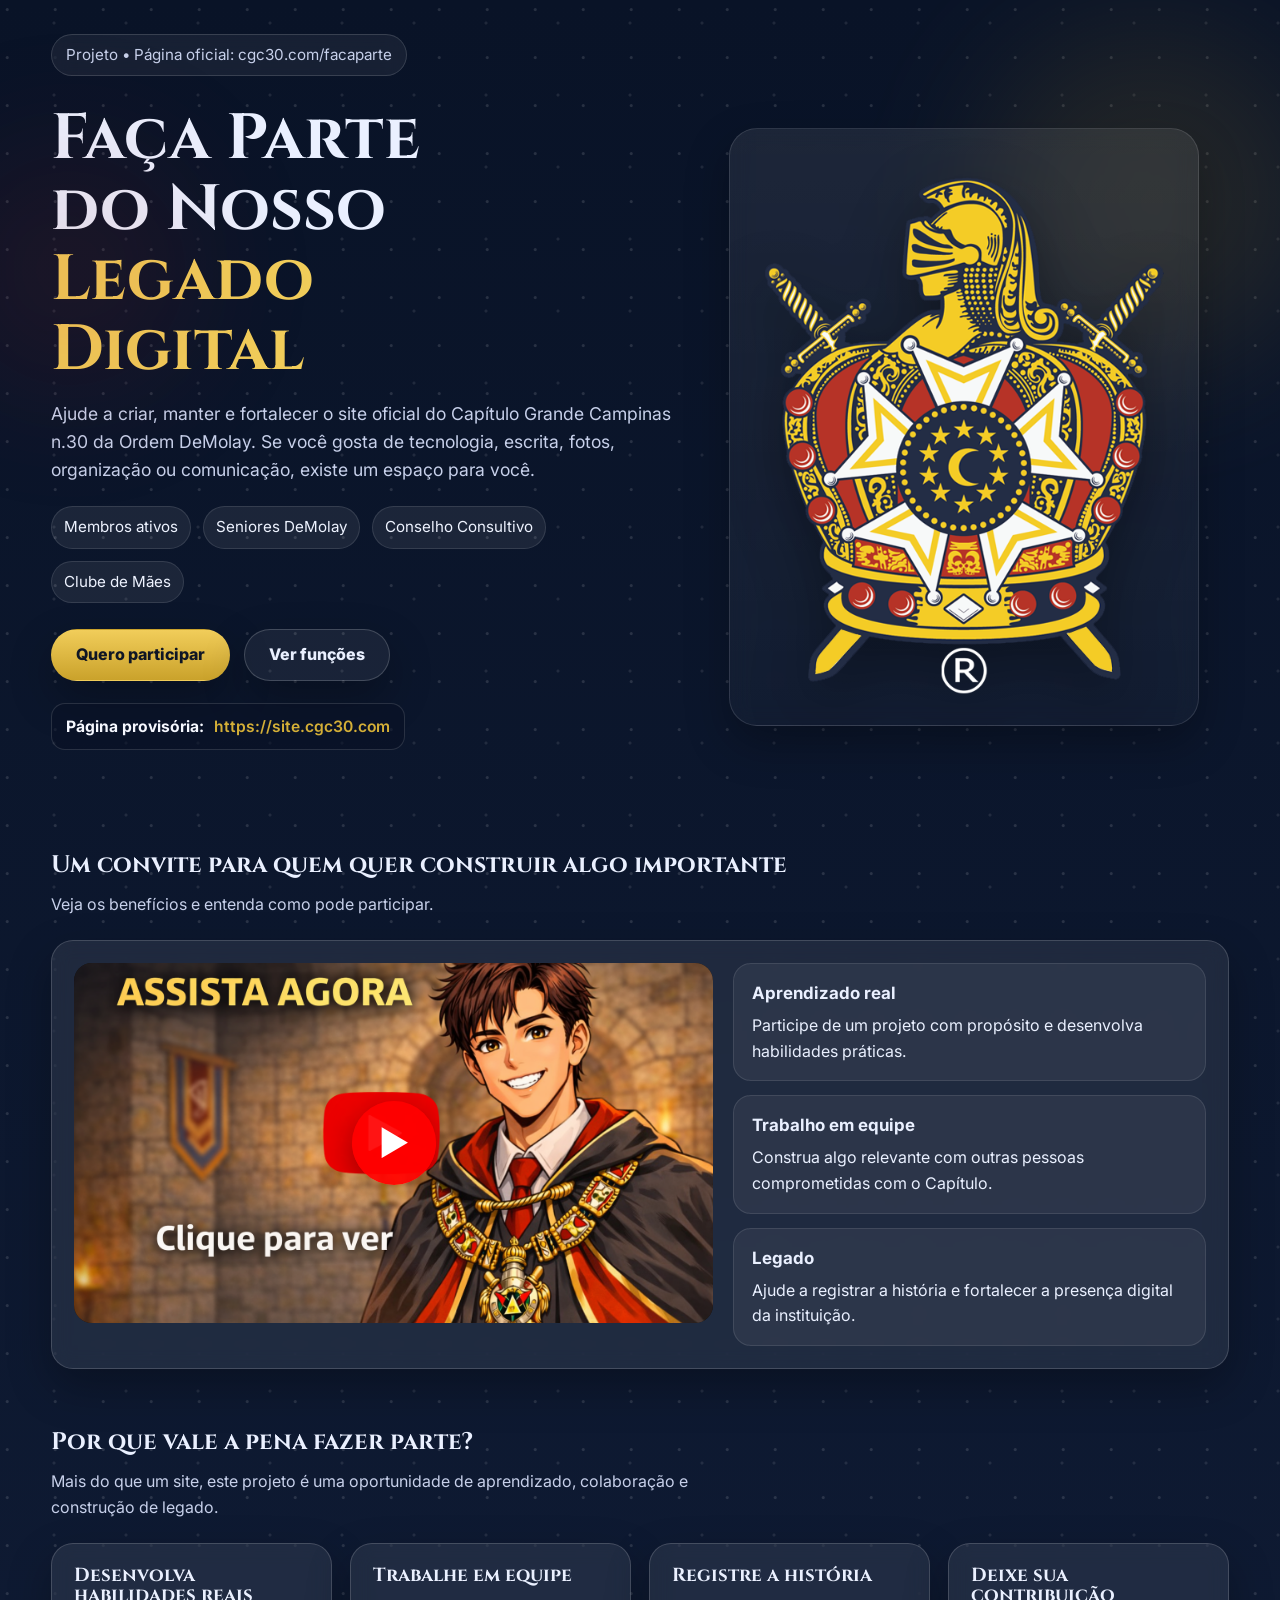
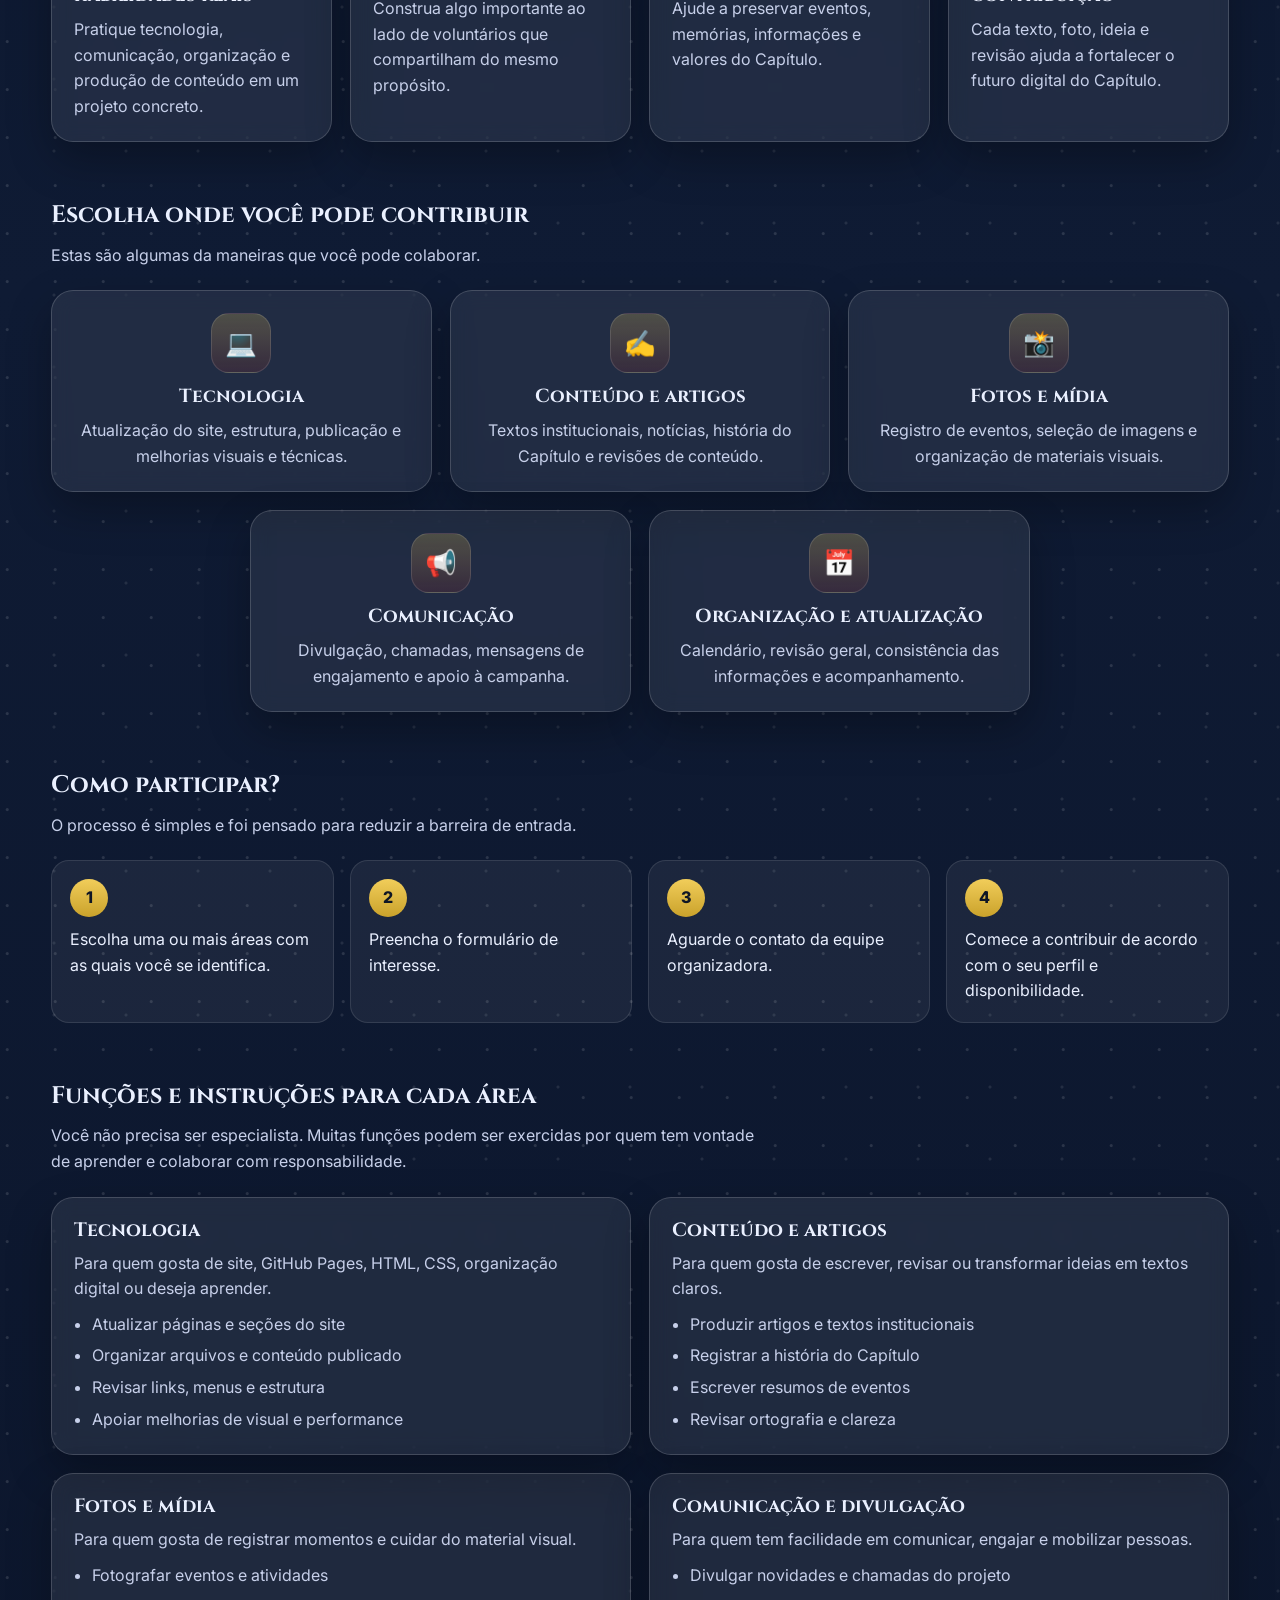
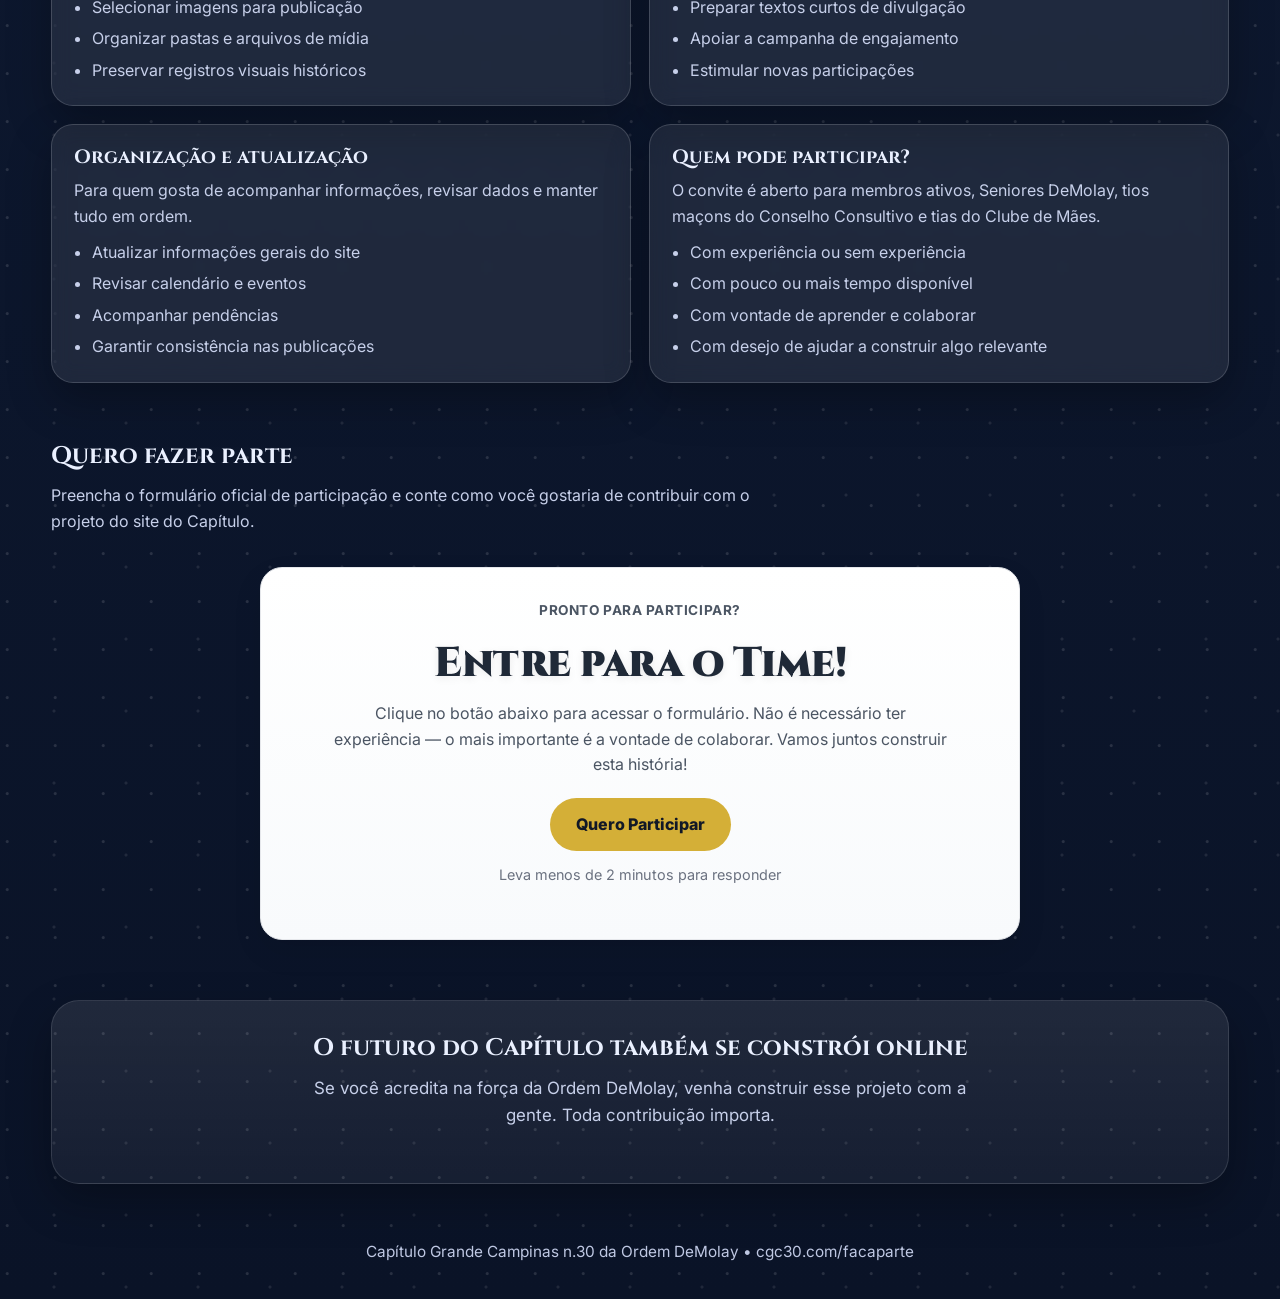
==== commit 8215e0dc: "Ajuste favicon" ====
--- a/facaparte/index.html
+++ b/facaparte/index.html
@@ -9,10 +9,10 @@
   <meta property="og:description" content="Ajude a construir e manter o site oficial do Capítulo Grande Campinas n.30." />
   <meta property="og:type" content="website" />
   <meta property="og:url" content="https://cgc30.com/facaparte" />
-  <link rel="icon" type="image/x-icon" href="/assets/favicon.ico">
-  <link rel="icon" type="image/png" sizes="32x32" href="/assets/favicon-32.png">
-  <link rel="icon" type="image/png" sizes="16x16" href="/assets/favicon-16.png">
-  <link rel="apple-touch-icon" sizes="180x180" href="/assets/apple-touch-icon.png">
+  <link rel="icon" type="image/x-icon" href="assets/favicon.ico">
+  <link rel="icon" type="image/png" sizes="32x32" href="assets/favicon-32.png">
+  <link rel="icon" type="image/png" sizes="16x16" href="assets/favicon-16.png">
+  <link rel="apple-touch-icon" sizes="180x180" href="assets/apple-touch-icon.png">
   <link rel="preconnect" href="https://fonts.googleapis.com">
   <link rel="preconnect" href="https://fonts.gstatic.com" crossorigin>
   <link href="https://fonts.googleapis.com/css2?family=Cinzel:wght@600;700&family=Inter:wght@400;500;700;800&display=swap" rel="stylesheet">
